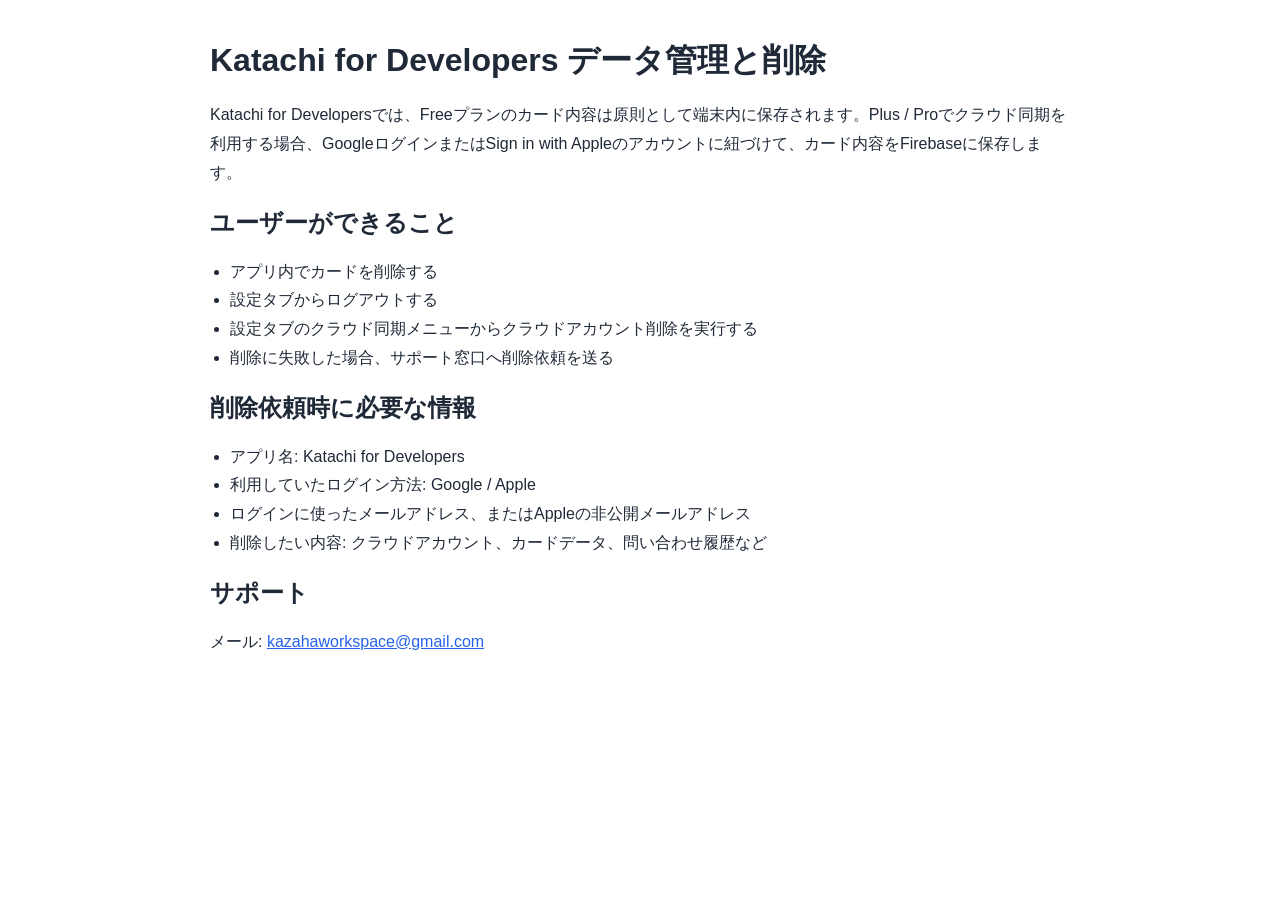
==== docs/privacy-choices.html @ ce506efa "Prepare release docs and pages" ====
<!doctype html>
<html lang="ja">
<head>
  <meta charset="utf-8">
  <meta name="viewport" content="width=device-width, initial-scale=1">
  <title>Katachi for Developers Privacy Choices</title>
  <style>
    body{font-family:-apple-system,BlinkMacSystemFont,"Hiragino Sans","Hiragino Kaku Gothic ProN",sans-serif;line-height:1.8;max-width:860px;margin:40px auto;padding:0 20px;color:#1f2937}
    h1,h2{line-height:1.25}
    a{color:#2563eb}
    ul{padding-left:20px}
  </style>
</head>
<body>
  <h1>Katachi for Developers データ管理と削除</h1>
  <p>Katachi for Developersでは、Freeプランのカード内容は原則として端末内に保存されます。Plus / Proでクラウド同期を利用する場合、GoogleログインまたはSign in with Appleのアカウントに紐づけて、カード内容をFirebaseに保存します。</p>
  <h2>ユーザーができること</h2>
  <ul>
    <li>アプリ内でカードを削除する</li>
    <li>設定タブからログアウトする</li>
    <li>設定タブのクラウド同期メニューからクラウドアカウント削除を実行する</li>
    <li>削除に失敗した場合、サポート窓口へ削除依頼を送る</li>
  </ul>
  <h2>削除依頼時に必要な情報</h2>
  <ul>
    <li>アプリ名: Katachi for Developers</li>
    <li>利用していたログイン方法: Google / Apple</li>
    <li>ログインに使ったメールアドレス、またはAppleの非公開メールアドレス</li>
    <li>削除したい内容: クラウドアカウント、カードデータ、問い合わせ履歴など</li>
  </ul>
  <h2>サポート</h2>
  <p>メール: <a href="mailto:kazahaworkspace@gmail.com">kazahaworkspace@gmail.com</a></p>
</body>
</html>
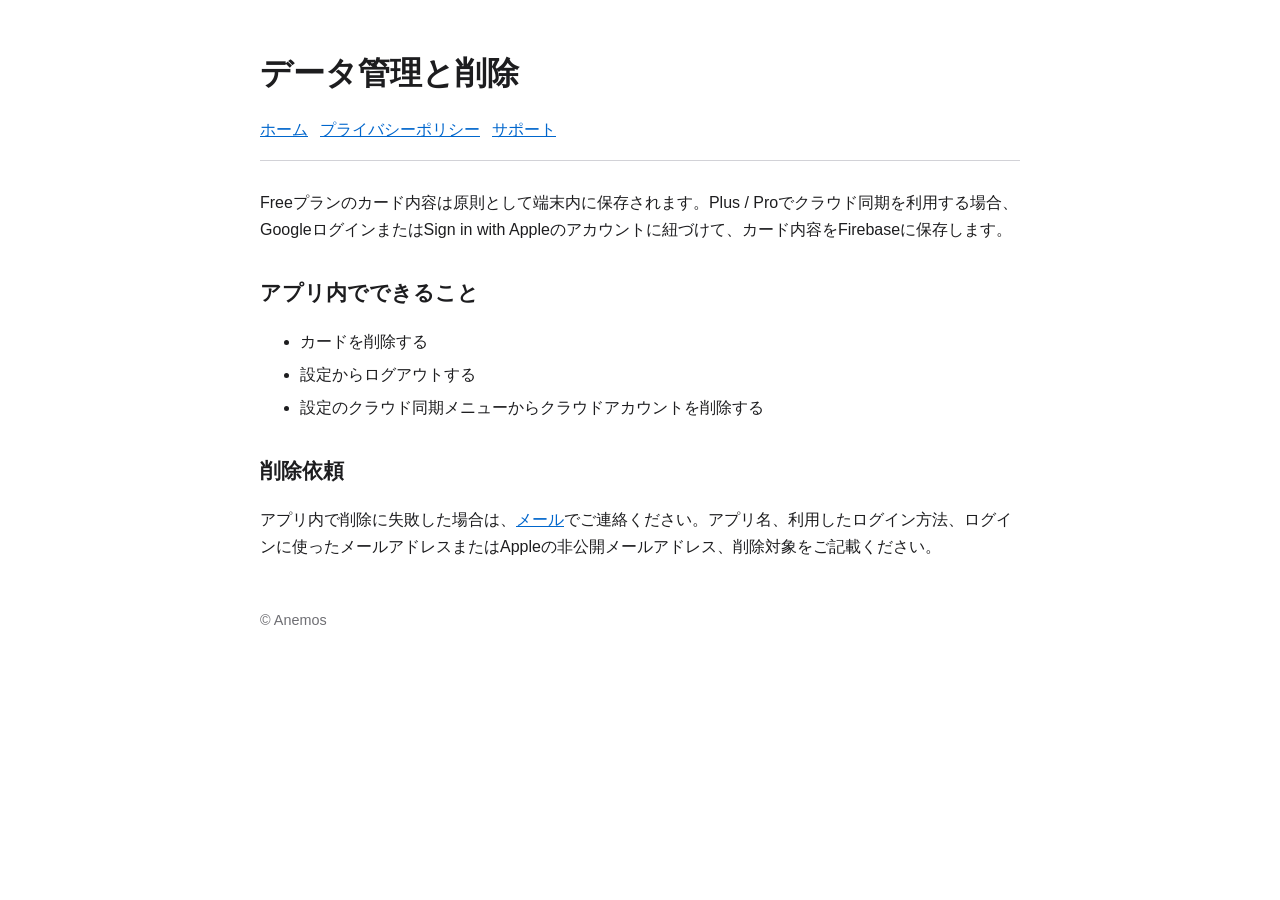
==== commit d3ba8ca1: "Add card management improvements and release materials" ====
--- a/docs/privacy-choices.html
+++ b/docs/privacy-choices.html
@@ -1,34 +1 @@
-<!doctype html>
-<html lang="ja">
-<head>
-  <meta charset="utf-8">
-  <meta name="viewport" content="width=device-width, initial-scale=1">
-  <title>Katachi for Developers Privacy Choices</title>
-  <style>
-    body{font-family:-apple-system,BlinkMacSystemFont,"Hiragino Sans","Hiragino Kaku Gothic ProN",sans-serif;line-height:1.8;max-width:860px;margin:40px auto;padding:0 20px;color:#1f2937}
-    h1,h2{line-height:1.25}
-    a{color:#2563eb}
-    ul{padding-left:20px}
-  </style>
-</head>
-<body>
-  <h1>Katachi for Developers データ管理と削除</h1>
-  <p>Katachi for Developersでは、Freeプランのカード内容は原則として端末内に保存されます。Plus / Proでクラウド同期を利用する場合、GoogleログインまたはSign in with Appleのアカウントに紐づけて、カード内容をFirebaseに保存します。</p>
-  <h2>ユーザーができること</h2>
-  <ul>
-    <li>アプリ内でカードを削除する</li>
-    <li>設定タブからログアウトする</li>
-    <li>設定タブのクラウド同期メニューからクラウドアカウント削除を実行する</li>
-    <li>削除に失敗した場合、サポート窓口へ削除依頼を送る</li>
-  </ul>
-  <h2>削除依頼時に必要な情報</h2>
-  <ul>
-    <li>アプリ名: Katachi for Developers</li>
-    <li>利用していたログイン方法: Google / Apple</li>
-    <li>ログインに使ったメールアドレス、またはAppleの非公開メールアドレス</li>
-    <li>削除したい内容: クラウドアカウント、カードデータ、問い合わせ履歴など</li>
-  </ul>
-  <h2>サポート</h2>
-  <p>メール: <a href="mailto:kazahaworkspace@gmail.com">kazahaworkspace@gmail.com</a></p>
-</body>
-</html>
+<!doctype html><html lang="ja"><meta charset="utf-8"><meta name="viewport" content="width=device-width,initial-scale=1"><title>データ管理と削除 | Katachi</title><link rel="stylesheet" href="site.css"><body><header><h1>データ管理と削除</h1><nav><a href="index.html">ホーム</a><a href="privacy-policy.html">プライバシーポリシー</a><a href="support.html">サポート</a></nav></header><p>Freeプランのカード内容は原則として端末内に保存されます。Plus / Proでクラウド同期を利用する場合、GoogleログインまたはSign in with Appleのアカウントに紐づけて、カード内容をFirebaseに保存します。</p><h2>アプリ内でできること</h2><ul><li>カードを削除する</li><li>設定からログアウトする</li><li>設定のクラウド同期メニューからクラウドアカウントを削除する</li></ul><h2>削除依頼</h2><p>アプリ内で削除に失敗した場合は、<a href="mailto:kazahaworkspace@gmail.com?subject=Katachi%20for%20Developers%20%E3%83%87%E3%83%BC%E3%82%BF%E5%89%8A%E9%99%A4%E4%BE%9D%E9%A0%BC">メール</a>でご連絡ください。アプリ名、利用したログイン方法、ログインに使ったメールアドレスまたはAppleの非公開メールアドレス、削除対象をご記載ください。</p><footer>© Anemos</footer></body></html>
--- a/docs/site.css
+++ b/docs/site.css
@@ -0,0 +1 @@
+:root{font-family:-apple-system,BlinkMacSystemFont,"Hiragino Sans",sans-serif;line-height:1.7}body{max-width:760px;margin:0 auto;padding:32px 20px 64px;color:#1d1d1f}header{border-bottom:1px solid #d2d2d7;margin-bottom:28px}h1{font-size:2rem;line-height:1.3}h2{font-size:1.3rem;margin-top:32px}nav{display:flex;flex-wrap:wrap;gap:12px;margin:16px 0}a{color:#06c}li{margin:6px 0}footer{margin-top:48px;color:#6e6e73;font-size:.9rem}
